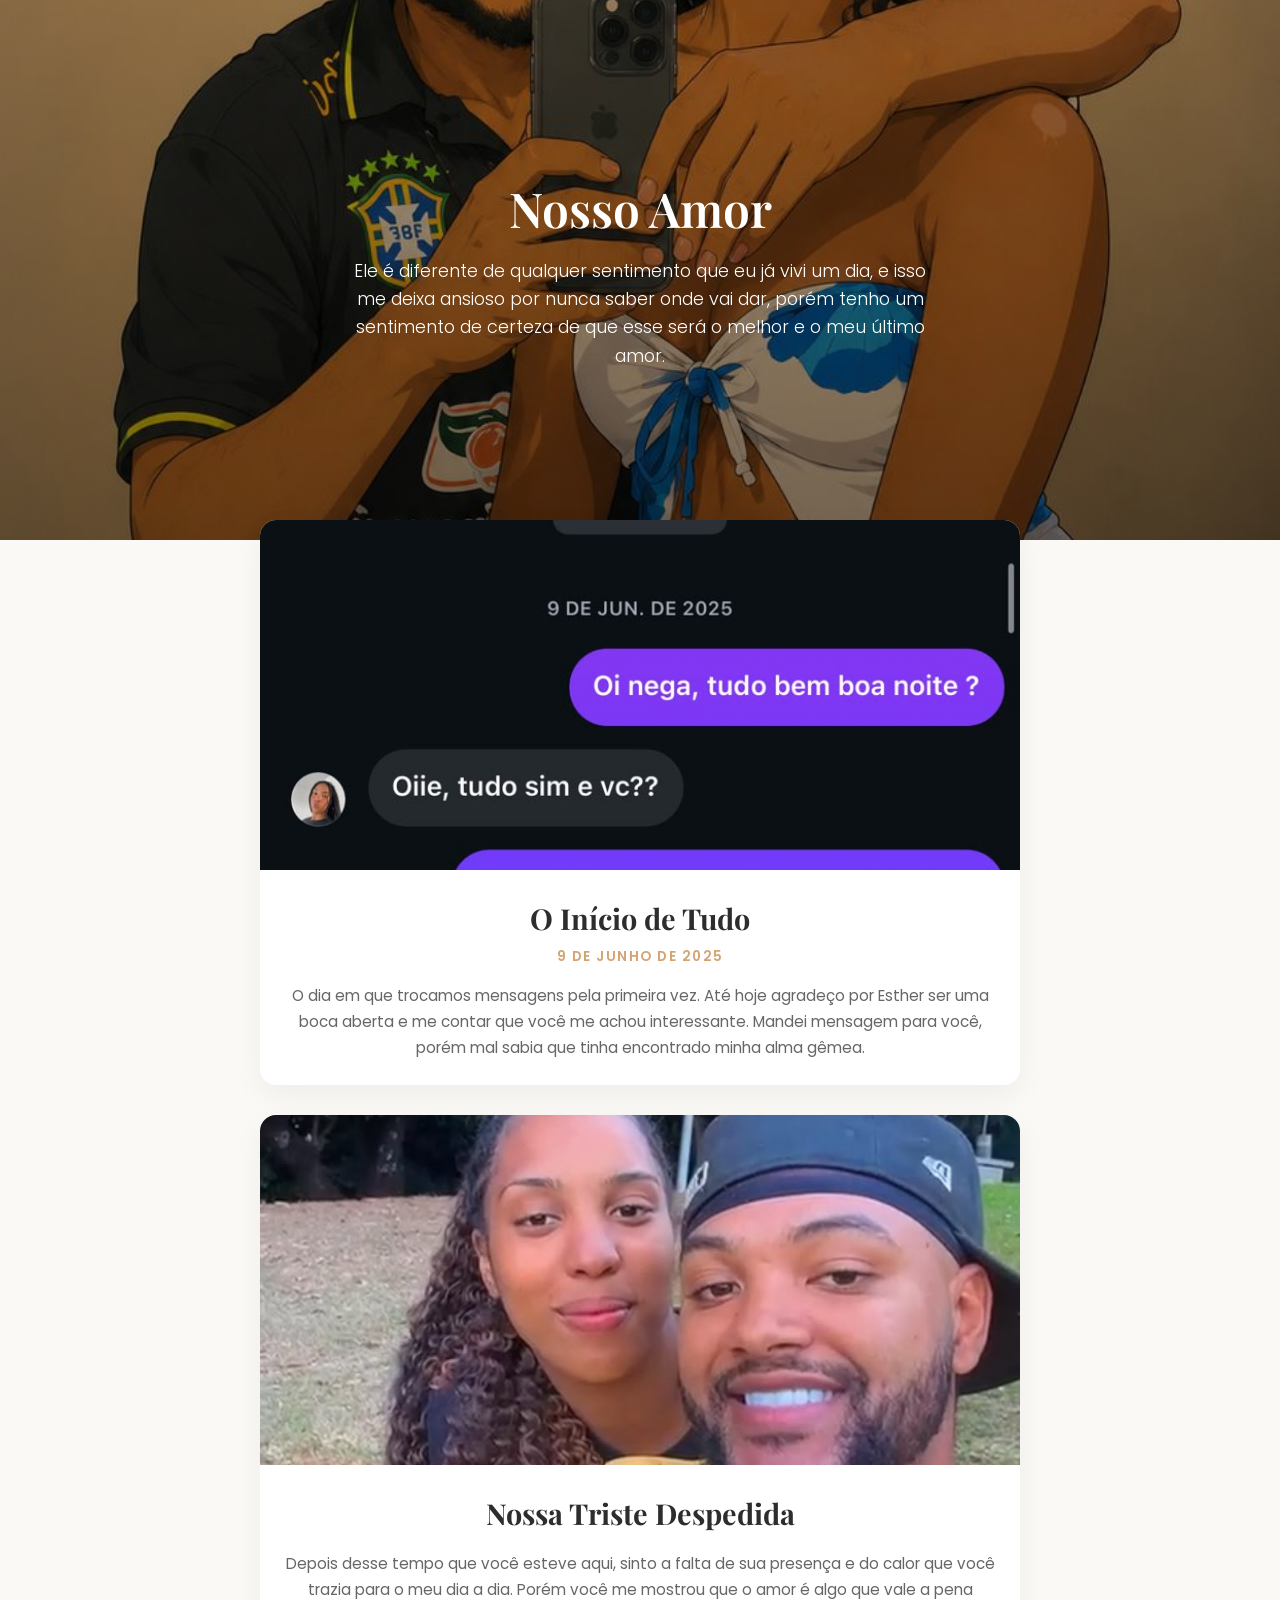
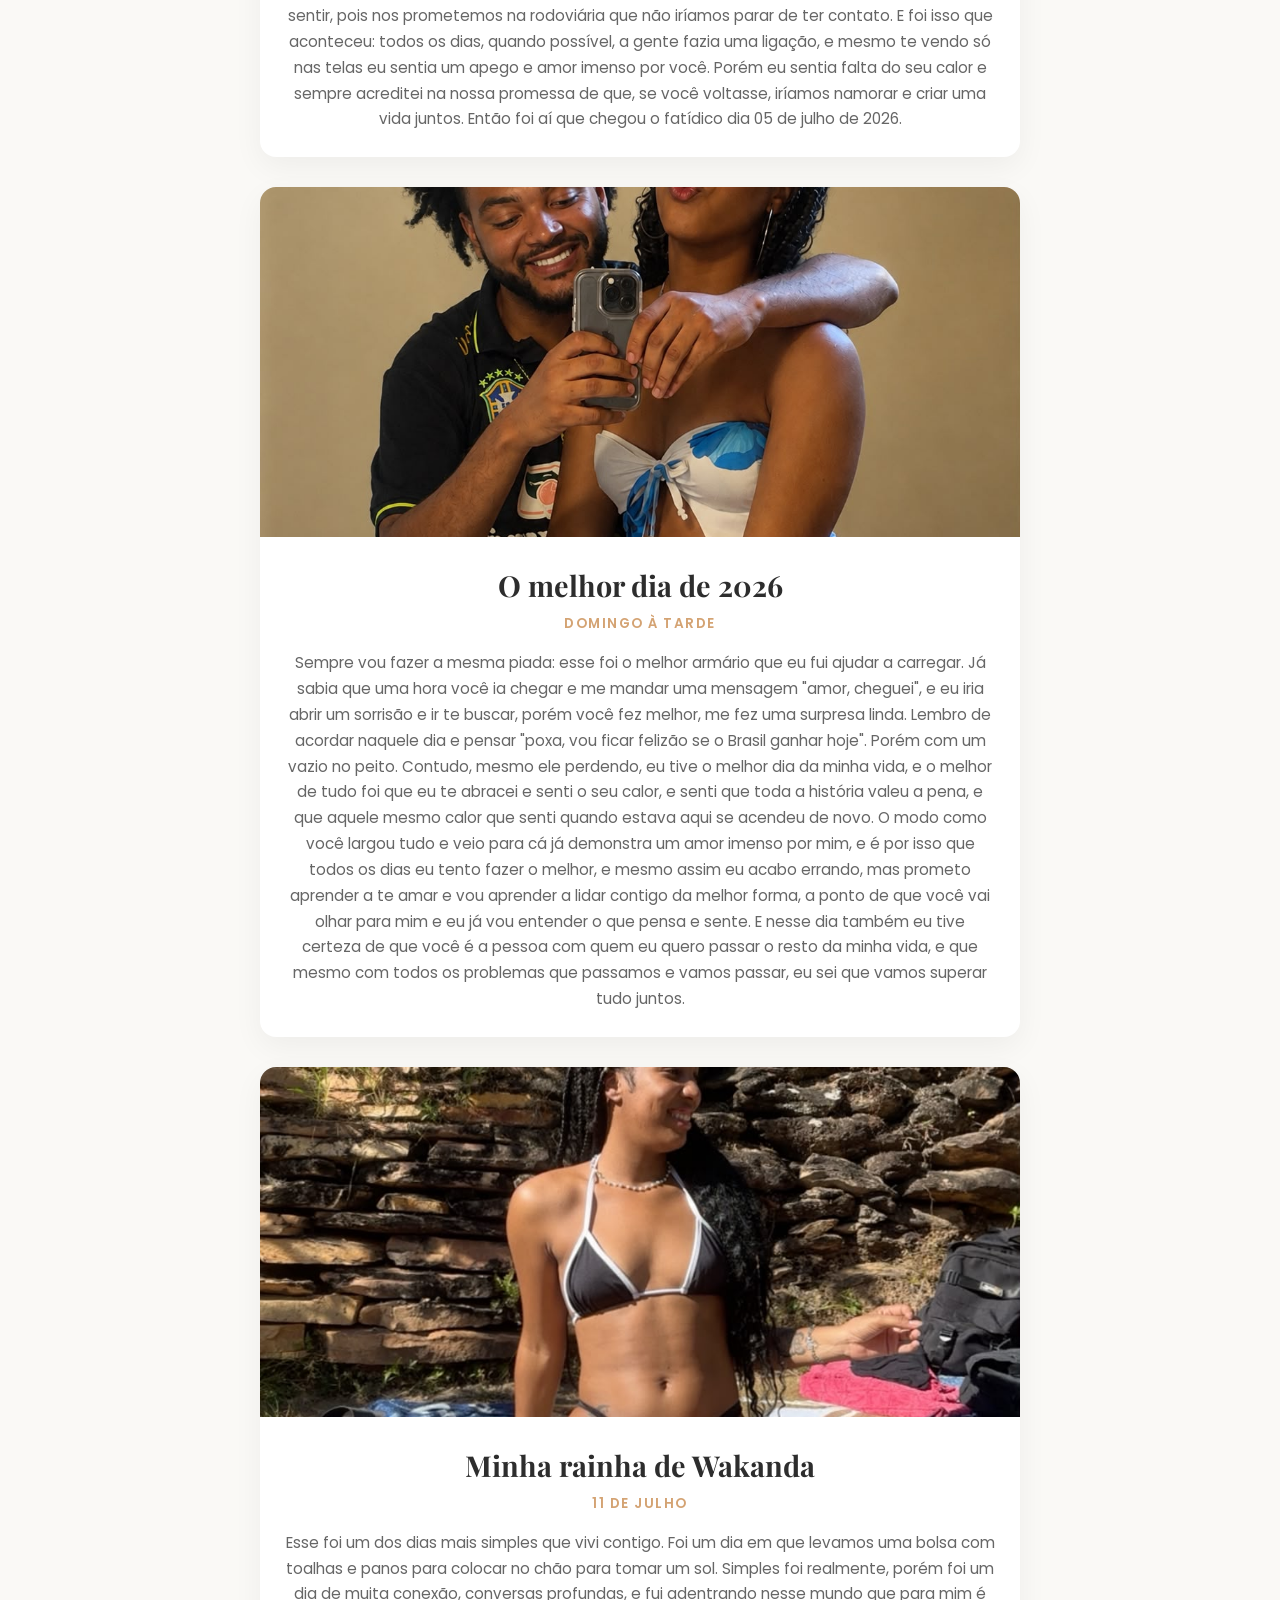
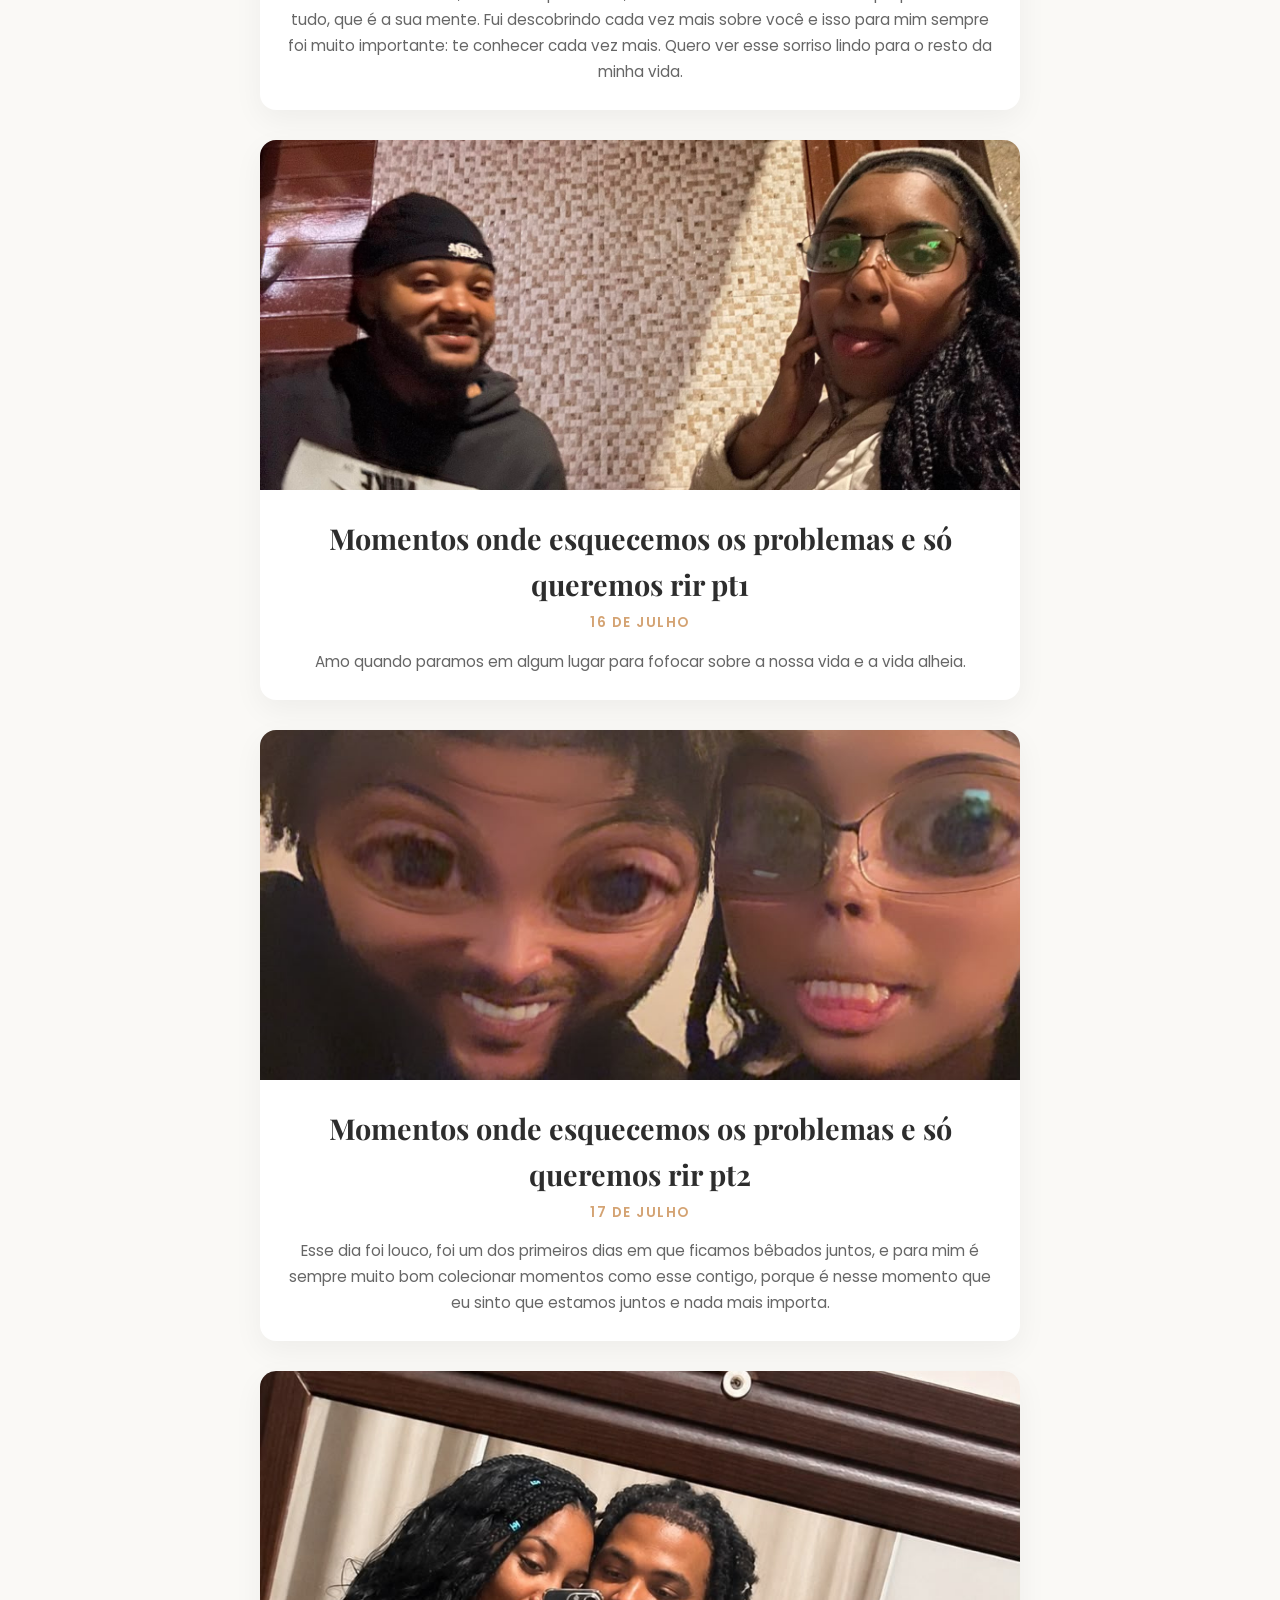
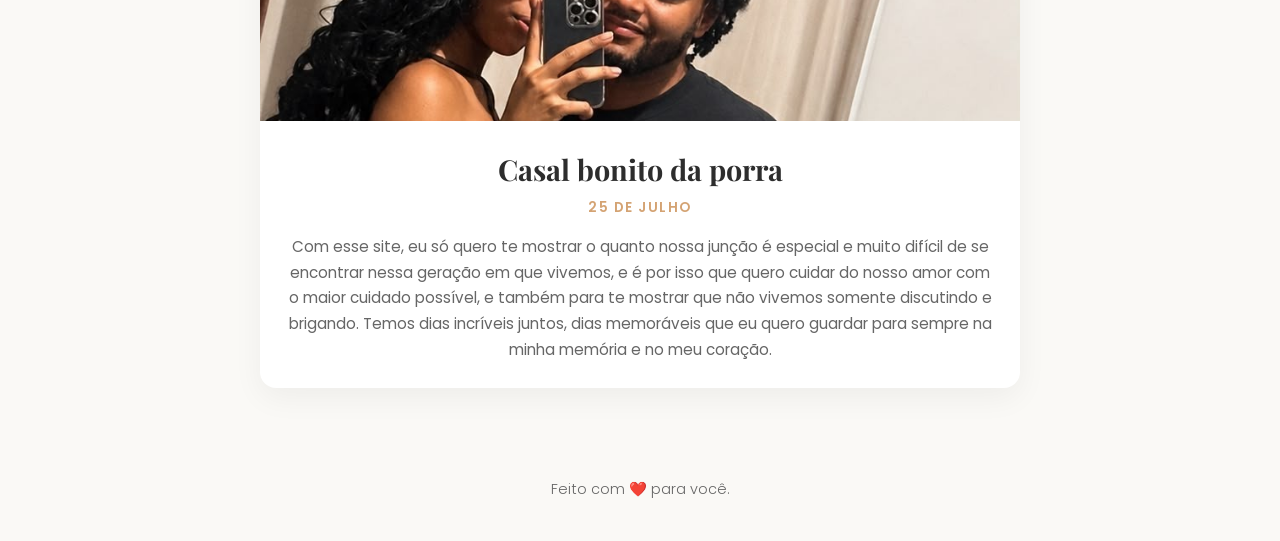
==== index.html @ aa426c45 "Add files via upload" ====
<!DOCTYPE html>
<html lang="pt-BR">
<head>
    <meta charset="UTF-8">
    <meta name="viewport" content="width=device-width, initial-scale=1.0">
    <title>Nossa História</title>
    <link rel="stylesheet" href="style.css">
    <!-- Google Fonts para uma tipografia elegante -->
    <link href="https://fonts.googleapis.com/css2?family=Poppins:wght@300;400;600&family=Playfair+Display:ital,wght@0,600;1,400&display=swap" rel="stylesheet">
</head>
<body>

    <!-- Cabeçalho / Capa -->
    <header class="hero">
        <div class="hero-content">
            <h1>Nosso Amor</h1>
            <p>Ele é diferente de qualquer sentimento que eu já vivi um dia, e isso me deixa ansioso por nunca saber onde vai dar, porém tenho um sentimento de certeza de que esse será o melhor e o meu último amor.</p>
        </div>
    </header>

    <!-- Seção de Galeria de Memórias -->
    <main class="gallery-container">
        
        <!-- Item 1 -->
        <article class="memory-card">
            <div class="image-wrapper">
                <!-- Substitua o link da imagem pela sua foto -->
                <img src="Primeira troca de mensagem.jpeg" alt="Nossa primeira conversa">
            </div>
            <div class="text-content">
                <h2>O Início de Tudo</h2>
                <span class="date">9 de junho de 2025</span>
                <p>O dia em que trocamos mensagens pela primeira vez. Até hoje agradeço por Esther ser uma boca aberta e me contar que você me achou interessante. Mandei mensagem para você, porém mal sabia que tinha encontrado minha alma gêmea.</p>
            </div>
        </article>

        <!-- Item 2 -->
        <article class="memory-card">
            <div class="image-wrapper">
                <img src="foto da despedida .jpeg" alt="Dia que vc foi embora">
            </div>
            <div class="text-content">
                <h2>Nossa Triste Despedida</h2>
                <span class="date"></span>
                <p>Depois desse tempo que você esteve aqui, sinto a falta de sua presença e do calor que você trazia para o meu dia a dia. 
                    Porém você me mostrou que o amor é algo que vale a pena sentir, 
                    pois nos prometemos na rodoviária que não iríamos parar de ter contato. E foi isso que aconteceu: todos os dias, quando possível, 
                    a gente fazia uma ligação, e mesmo te vendo só nas telas eu sentia um apego e amor imenso por você. Porém eu sentia falta do seu calor e 
                    sempre acreditei na nossa promessa de que, se você voltasse, iríamos namorar e criar uma vida juntos. 
                    Então foi aí que chegou o fatídico dia 05 de julho de 2026.</p>
            </div>
        </article>

        <!-- Item 3 -->
        <article class="memory-card">
            <div class="image-wrapper">
                <img src="foto da chegada .jpeg" alt="Foto da chegada">
            </div>
            <div class="text-content">
                <h2>O melhor dia de 2026</h2>
                <span class="date">Domingo à tarde</span>
                <p>Sempre vou fazer a mesma piada: esse foi o melhor armário que eu fui ajudar a carregar. Já sabia que uma hora você ia chegar e me mandar uma mensagem "amor, cheguei", e eu iria abrir um sorrisão e ir te buscar, porém você fez melhor, me fez uma surpresa linda. Lembro de acordar naquele dia e pensar "poxa, vou ficar felizão se o Brasil ganhar hoje". Porém com um vazio no peito. Contudo, mesmo ele perdendo, eu tive o melhor dia da minha vida, e o melhor de tudo foi que eu te abracei e senti o seu calor, e senti que toda a história valeu a pena, e que aquele mesmo calor que senti quando estava aqui se acendeu de novo. O modo como você largou tudo e veio para cá já demonstra um amor imenso por mim, e é por isso que todos os dias eu tento fazer o melhor, e mesmo assim eu acabo errando, mas prometo aprender a te amar e vou aprender a lidar contigo da melhor forma, a ponto de que você vai olhar para mim e eu já vou entender o que pensa e sente. E nesse dia também eu tive certeza de que você é a pessoa com quem eu quero passar o resto da minha vida, e que mesmo com todos os problemas que passamos e vamos passar, eu sei que vamos superar tudo juntos.</p>
            </div>
        </article>

        <!-- Item 4 -->
        <article class="memory-card">
            <div class="image-wrapper">
                <img src="foto da deusa.jpeg" alt="Dia que vc foi embora">
            </div>
            <div class="text-content">
                <h2>Minha rainha de Wakanda </h2>
                <span class="date">11 de julho</span>
                <p>Esse foi um dos dias mais simples que vivi contigo. Foi um dia em que levamos uma bolsa com toalhas e panos para colocar no chão para tomar um sol. Simples foi realmente, porém foi um dia de muita conexão, conversas profundas, e fui adentrando nesse mundo que para mim é tudo, que é a sua mente. Fui descobrindo cada vez mais sobre você e isso para mim sempre foi muito importante: te conhecer cada vez mais. Quero ver esse sorriso lindo para o resto da minha vida.</p>
            </div>
        </article>

        <!-- Item 5 -->
        <article class="memory-card">
            <div class="image-wrapper">
                <img src="bobos3.jpeg" alt="Dia que vc foi embora">
            </div>
            <div class="text-content">
                <h2>Momentos onde esquecemos os problemas e só queremos rir pt1 </h2>
                <span class="date">16 de julho</span>
                <p>Amo quando paramos em algum lugar para fofocar sobre a nossa vida e a vida alheia.</p>
            </div>
        </article>

        <!-- Item 6 -->
        <article class="memory-card">
            <div class="image-wrapper">
                <img src="bobos1.jpeg" alt="Dia que vc foi embora">
            </div>
            <div class="text-content">
                <h2>Momentos onde esquecemos os problemas e só queremos rir pt2</h2>
                <span class="date">17 de julho</span>
                <p>Esse dia foi louco, foi um dos primeiros dias em que ficamos bêbados juntos, e para mim é sempre muito bom colecionar momentos como esse contigo, porque é nesse momento que eu sinto que estamos juntos e nada mais importa.</p>
            </div>
        </article>

        <!-- Item 7 -->
        <article class="memory-card">
            <div class="image-wrapper">
                <img src="casal bonito da porra.jpeg" alt="Dia que vc foi embora">
            </div>
            <div class="text-content">
                <h2>Casal bonito da porra</h2>
                <span class="date">25 de julho</span>
                <p>Com esse site, eu só quero te mostrar o quanto nossa junção é especial e muito difícil de se encontrar nessa geração em que vivemos, e é por isso que quero cuidar do nosso amor com o maior cuidado possível, e também para te mostrar que não vivemos somente discutindo e brigando. Temos dias incríveis juntos, dias memoráveis que eu quero guardar para sempre na minha memória e no meu coração.</p>
            </div>
        </article>
    </main> <!-- Fechamento da main corrigido para englobar todas as fotos -->

    <!-- Rodapé -->
    <footer>
        <p>Feito com ❤️ para você.</p>
    </footer>

</body>
</html>
---- style.css ----
/* Variáveis e Configurações Globais */
:root {
    --bg-color: #faf9f6;
    --card-bg: #ffffff;
    --text-main: #2d2d2d;
    --text-muted: #666666;
    --accent-color: #d4a373;
    --font-heading: 'Playfair Display', serif;
    --font-body: 'Poppins', sans-serif;
}

* {
    margin: 0;
    padding: 0;
    box-sizing: border-box;
}

body {
    background-color: var(--bg-color);
    color: var(--text-main);
    font-family: var(--font-body);
    line-height: 1.6;
    -webkit-font-smoothing: antialiased;
}

/* Cabeçalho / Hero */
.hero {
    height: 60vh;
    background: linear-gradient(rgba(0,0,0,0.3), rgba(0,0,0,0.5)), url('WhatsApp\ Image\ 2026-07-27\ at\ 18.19.32.jpeg') center/cover no-repeat;
    display: flex;
    align-items: center;
    justify-content: center;
    text-align: center;
    color: #fff;
    padding: 0 20px;
}

.hero-content h1 {
    font-family: var(--font-heading);
    font-size: 3rem;
    margin-bottom: 10px;
    font-weight: 600;
}

.hero-content p {
    font-size: 1.1rem;
    font-weight: 300;
    max-width: 600px;
}

/* Container Principal da Galeria */
.gallery-container {
    max-width: 800px;
    margin: -40px auto 0; /* Sobrepõe levemente o hero em telas maiores */
    padding: 20px;
    position: relative;
    z-index: 2;
}

/* Cartões de Memória */
.memory-card {
    background: var(--card-bg);
    border-radius: 16px;
    overflow: hidden;
    box-shadow: 0 10px 30px rgba(0, 0, 0, 0.05);
    margin-bottom: 30px;
    transition: transform 0.3s ease;
}

.memory-card:hover {
    transform: translateY(-4px);
}

/* Imagens */
.image-wrapper {
    width: 100%;
    height: 350px;
    overflow: hidden;
}

.image-wrapper img {
    width: 100%;
    height: 100%;
    object-fit: cover;
    transition: transform 0.5s ease;
}

.memory-card:hover .image-wrapper img {
    transform: scale(1.03);
}

/* Conteúdo de Texto */
.text-content {
    padding: 25px;
    text-align: center;
}

.text-content h2 {
    font-family: var(--font-heading);
    font-size: 1.8rem;
    color: var(--text-main);
    margin-bottom: 5px;
}

.date {
    display: block;
    font-size: 0.85rem;
    text-transform: uppercase;
    letter-spacing: 1.5px;
    color: var(--accent-color);
    margin-bottom: 15px;
    font-weight: 600;
}

.text-content p {
    color: var(--text-muted);
    font-size: 0.95rem;
    line-height: 1.7;
}

/* Rodapé */
footer {
    text-align: center;
    padding: 40px 20px;
    color: var(--text-muted);
    font-size: 0.9rem;
    font-weight: 300;
}

/* Responsividade Avançada para Celulares Pequenos */
@media (max-width: 480px) {
    .hero-content h1 {
        font-size: 2.3rem;
    }
    
    .image-wrapper {
        height: 280px;
    }
    
    .text-content {
        padding: 20px;
    }
    
    .text-content h2 {
        font-size: 1.5rem;
    }
}
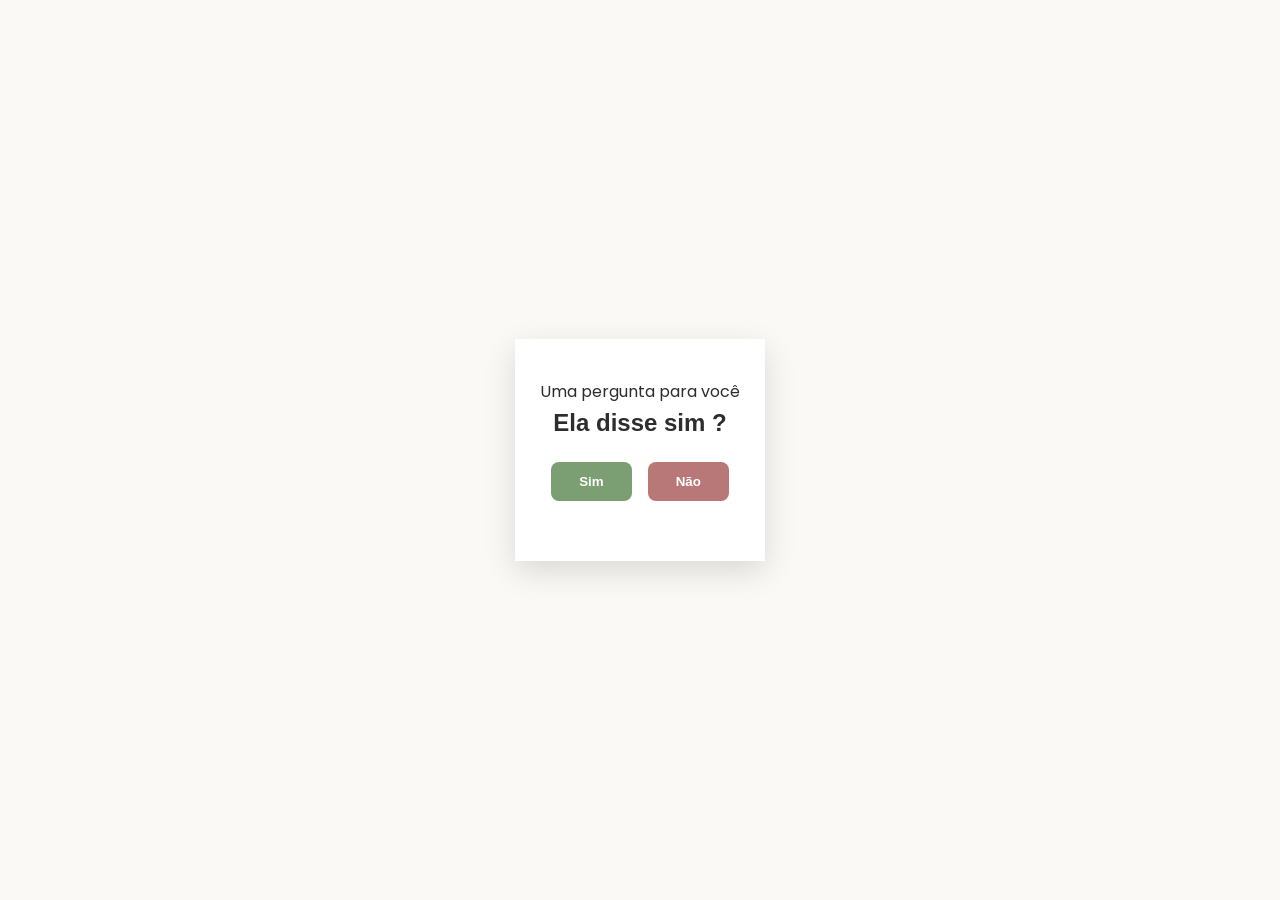
==== commit 8f332abe: "Add files via upload Versao nova do site com banco de dados" ====
--- a/index.html
+++ b/index.html
@@ -9,113 +9,39 @@
     <link href="https://fonts.googleapis.com/css2?family=Poppins:wght@300;400;600&family=Playfair+Display:ital,wght@0,600;1,400&display=swap" rel="stylesheet">
 </head>
 <body>
+   
+    <main class="question-screen">
+        <section class="question-card">
+            <p>Uma pergunta para você</p>
+            <h1>Ela disse sim ?</h1>
 
+            <button id="sim">Sim</button>
+            <button id="nao">Não</button>
+            <p id="mensagem"></p>
+        </section>
+        <script>
+            document.querySelector('#sim').addEventListener('click', () => {
+    localStorage.setItem('inicioDoNossoAmor',
+        new Date().toISOString()
+    );
+    window.location.href= 'tempo-juntos.html';
+});
+
+document.querySelector('#nao').addEventListener('click', () => {
+        document.querySelector('#mensagem').textContent =
+            'Pense com carinho e tente novamente. ❤️';
+
+});
+        </script>
+    </main>
+
+<main class="page-content">
+    <h1>Tempo Juntos</h1>
+    <div class="contador"> 
+        </div>
+</main>
     <!-- Cabeçalho / Capa -->
-    <header class="hero">
-        <div class="hero-content">
-            <h1>Nosso Amor</h1>
-            <p>Ele é diferente de qualquer sentimento que eu já vivi um dia, e isso me deixa ansioso por nunca saber onde vai dar, porém tenho um sentimento de certeza de que esse será o melhor e o meu último amor.</p>
-        </div>
-    </header>
 
-    <!-- Seção de Galeria de Memórias -->
-    <main class="gallery-container">
-        
-        <!-- Item 1 -->
-        <article class="memory-card">
-            <div class="image-wrapper">
-                <!-- Substitua o link da imagem pela sua foto -->
-                <img src="Primeira troca de mensagem.jpeg" alt="Nossa primeira conversa">
-            </div>
-            <div class="text-content">
-                <h2>O Início de Tudo</h2>
-                <span class="date">9 de junho de 2025</span>
-                <p>O dia em que trocamos mensagens pela primeira vez. Até hoje agradeço por Esther ser uma boca aberta e me contar que você me achou interessante. Mandei mensagem para você, porém mal sabia que tinha encontrado minha alma gêmea.</p>
-            </div>
-        </article>
-
-        <!-- Item 2 -->
-        <article class="memory-card">
-            <div class="image-wrapper">
-                <img src="foto da despedida .jpeg" alt="Dia que vc foi embora">
-            </div>
-            <div class="text-content">
-                <h2>Nossa Triste Despedida</h2>
-                <span class="date"></span>
-                <p>Depois desse tempo que você esteve aqui, sinto a falta de sua presença e do calor que você trazia para o meu dia a dia. 
-                    Porém você me mostrou que o amor é algo que vale a pena sentir, 
-                    pois nos prometemos na rodoviária que não iríamos parar de ter contato. E foi isso que aconteceu: todos os dias, quando possível, 
-                    a gente fazia uma ligação, e mesmo te vendo só nas telas eu sentia um apego e amor imenso por você. Porém eu sentia falta do seu calor e 
-                    sempre acreditei na nossa promessa de que, se você voltasse, iríamos namorar e criar uma vida juntos. 
-                    Então foi aí que chegou o fatídico dia 05 de julho de 2026.</p>
-            </div>
-        </article>
-
-        <!-- Item 3 -->
-        <article class="memory-card">
-            <div class="image-wrapper">
-                <img src="foto da chegada .jpeg" alt="Foto da chegada">
-            </div>
-            <div class="text-content">
-                <h2>O melhor dia de 2026</h2>
-                <span class="date">Domingo à tarde</span>
-                <p>Sempre vou fazer a mesma piada: esse foi o melhor armário que eu fui ajudar a carregar. Já sabia que uma hora você ia chegar e me mandar uma mensagem "amor, cheguei", e eu iria abrir um sorrisão e ir te buscar, porém você fez melhor, me fez uma surpresa linda. Lembro de acordar naquele dia e pensar "poxa, vou ficar felizão se o Brasil ganhar hoje". Porém com um vazio no peito. Contudo, mesmo ele perdendo, eu tive o melhor dia da minha vida, e o melhor de tudo foi que eu te abracei e senti o seu calor, e senti que toda a história valeu a pena, e que aquele mesmo calor que senti quando estava aqui se acendeu de novo. O modo como você largou tudo e veio para cá já demonstra um amor imenso por mim, e é por isso que todos os dias eu tento fazer o melhor, e mesmo assim eu acabo errando, mas prometo aprender a te amar e vou aprender a lidar contigo da melhor forma, a ponto de que você vai olhar para mim e eu já vou entender o que pensa e sente. E nesse dia também eu tive certeza de que você é a pessoa com quem eu quero passar o resto da minha vida, e que mesmo com todos os problemas que passamos e vamos passar, eu sei que vamos superar tudo juntos.</p>
-            </div>
-        </article>
-
-        <!-- Item 4 -->
-        <article class="memory-card">
-            <div class="image-wrapper">
-                <img src="foto da deusa.jpeg" alt="Dia que vc foi embora">
-            </div>
-            <div class="text-content">
-                <h2>Minha rainha de Wakanda </h2>
-                <span class="date">11 de julho</span>
-                <p>Esse foi um dos dias mais simples que vivi contigo. Foi um dia em que levamos uma bolsa com toalhas e panos para colocar no chão para tomar um sol. Simples foi realmente, porém foi um dia de muita conexão, conversas profundas, e fui adentrando nesse mundo que para mim é tudo, que é a sua mente. Fui descobrindo cada vez mais sobre você e isso para mim sempre foi muito importante: te conhecer cada vez mais. Quero ver esse sorriso lindo para o resto da minha vida.</p>
-            </div>
-        </article>
-
-        <!-- Item 5 -->
-        <article class="memory-card">
-            <div class="image-wrapper">
-                <img src="bobos3.jpeg" alt="Dia que vc foi embora">
-            </div>
-            <div class="text-content">
-                <h2>Momentos onde esquecemos os problemas e só queremos rir pt1 </h2>
-                <span class="date">16 de julho</span>
-                <p>Amo quando paramos em algum lugar para fofocar sobre a nossa vida e a vida alheia.</p>
-            </div>
-        </article>
-
-        <!-- Item 6 -->
-        <article class="memory-card">
-            <div class="image-wrapper">
-                <img src="bobos1.jpeg" alt="Dia que vc foi embora">
-            </div>
-            <div class="text-content">
-                <h2>Momentos onde esquecemos os problemas e só queremos rir pt2</h2>
-                <span class="date">17 de julho</span>
-                <p>Esse dia foi louco, foi um dos primeiros dias em que ficamos bêbados juntos, e para mim é sempre muito bom colecionar momentos como esse contigo, porque é nesse momento que eu sinto que estamos juntos e nada mais importa.</p>
-            </div>
-        </article>
-
-        <!-- Item 7 -->
-        <article class="memory-card">
-            <div class="image-wrapper">
-                <img src="casal bonito da porra.jpeg" alt="Dia que vc foi embora">
-            </div>
-            <div class="text-content">
-                <h2>Casal bonito da porra</h2>
-                <span class="date">25 de julho</span>
-                <p>Com esse site, eu só quero te mostrar o quanto nossa junção é especial e muito difícil de se encontrar nessa geração em que vivemos, e é por isso que quero cuidar do nosso amor com o maior cuidado possível, e também para te mostrar que não vivemos somente discutindo e brigando. Temos dias incríveis juntos, dias memoráveis que eu quero guardar para sempre na minha memória e no meu coração.</p>
-            </div>
-        </article>
-    </main> <!-- Fechamento da main corrigido para englobar todas as fotos -->
-
-    <!-- Rodapé -->
-    <footer>
-        <p>Feito com ❤️ para você.</p>
-    </footer>
 
 </body>
 </html>
--- a/style.css
+++ b/style.css
@@ -21,6 +21,73 @@
     font-family: var(--font-body);
     line-height: 1.6;
     -webkit-font-smoothing: antialiased;
+}
+/* Tela de confirmacao exibida quando o QR CODE e escaneado */
+
+.question-screen {
+    position: fixed;
+    inset: 0;
+    z-index: 9999;
+    display:grid;
+    place-items: center;
+    background:#faf9f6
+}
+
+.question-card {
+    padding: 40px 25px;
+    text-align: center;
+    background:white;
+    border: radius 16px;
+    box-shadow: 0 10px 30px #0002;
+}
+.question-card button {
+    margin: 20px 6px;
+    padding: 12px 28px;
+    border: 0;
+    border-radius: 8px;
+    color: white;
+    cursor:pointer;
+    font-weight: bold;
+}
+
+#sim{
+    background: #7b9e72;
+}
+
+#nao{
+    background: #b87878;
+}
+
+.page-content {
+  max-width: 800px;
+  margin: 40px auto;
+  padding: 40px 20px;
+  text-align: center;
+}
+
+.contador {
+    display: grid;
+    grid-template-columns: repeat(4, 1fr);
+    gap: 12px;
+    gap: 6px;
+}
+
+.contador strong {
+    display: block;
+    padding: 14px 4px;
+    border: 1px solid #d4a373;
+    border-radius: 8px #d4a373 ;
+    font-size: 1.4rem;
+    
+}
+
+.nova-foto{
+    display:block;
+    width: 100%;
+    max-width: 400px;
+    margin: 20px auto;
+    border-radius: 16px;
+    object-fit: cover;
 }
 
 /* Cabeçalho / Hero */
@@ -48,6 +115,156 @@
     max-width: 600px;
 }
 
+/* Menu de navegação */
+.menu {
+    position: relative;
+    z-index: 3;
+    display: flex;
+    justify-content: center;
+    gap: 24px;
+    padding: 18px 20px;
+    background: var(--card-bg);
+    box-shadow: 0 4px 12px rgba(0, 0, 0, 0.08);
+}
+
+.menu a {
+    color: var(--text-main);
+    text-decoration: none;
+    font-weight: 600;
+}
+
+.menu a:hover {
+    color: var(--accent-color);
+}
+
+.page-content {
+    max-width: 800px;
+    margin: 40px auto;
+    padding: 40px 20px;
+    text-align: center;
+    background: var(--card-bg);
+    border-radius: 16px;
+    box-shadow: 0 10px 30px rgba(0, 0, 0, 0.05);
+}
+
+.page-content h1 {
+    margin-bottom: 12px;
+    font-family: var(--font-heading);
+    color: var(--text-main);
+}
+
+.counter {
+    display: grid;
+    grid-template-columns: repeat(4, 1fr);
+    gap: 12px;
+    margin: 32px 0;
+}
+
+.counter-unit {
+    padding: 18px 8px;
+    border: 1px solid rgba(212, 163, 115, 0.35);
+    border-radius: 8px;
+}
+
+.counter-unit strong,
+.counter-unit span {
+    display: block;
+}
+
+.counter-unit strong {
+    color: var(--accent-color);
+    font-family: var(--font-heading);
+    font-size: 2rem;
+}
+
+.counter-unit span {
+    color: var(--text-muted);
+    font-size: 0.8rem;
+}
+
+.back-link {
+    color: var(--text-main);
+    font-weight: 600;
+    text-decoration: none;
+}
+
+.back-link:hover {
+    color: var(--accent-color);
+}
+
+/* Página da playlist */
+.playlist-page {
+    max-width: 900px;
+    margin: 50px auto;
+    padding: 20px;
+}
+
+.playlist-card {
+    display: grid;
+    grid-template-columns: minmax(260px, 360px) 1fr;
+    align-items: center;
+    gap: 42px;
+    padding: 30px;
+    background: var(--card-bg);
+    border-radius: 16px;
+    box-shadow: 0 10px 30px rgba(0, 0, 0, 0.08);
+}
+
+.playlist-cover-wrapper {
+    aspect-ratio: 1;
+    overflow: hidden;
+    border-radius: 12px;
+    background: #eee5dc;
+}
+
+.playlist-cover {
+    width: 100%;
+    height: 100%;
+    display: block;
+    object-fit: cover;
+}
+
+.playlist-content {
+    text-align: left;
+}
+
+.playlist-label {
+    margin-bottom: 10px;
+    color: var(--accent-color);
+    font-size: 0.8rem;
+    font-weight: 600;
+    letter-spacing: 1.5px;
+    text-transform: uppercase;
+}
+
+.playlist-content h1 {
+    margin-bottom: 16px;
+    font-family: var(--font-heading);
+    font-size: 2.6rem;
+}
+
+.playlist-description {
+    max-width: 440px;
+    margin-bottom: 28px;
+    color: var(--text-muted);
+}
+
+.spotify-button {
+    display: inline-block;
+    padding: 13px 22px;
+    border-radius: 8px;
+    background: #1db954;
+    color: #fff;
+    font-weight: 600;
+    text-decoration: none;
+    transition: transform 0.2s ease, background 0.2s ease;
+}
+
+.spotify-button:hover {
+    transform: translateY(-2px);
+    background: #168d40;
+}
+
 /* Container Principal da Galeria */
 .gallery-container {
     max-width: 800px;
@@ -129,8 +346,25 @@
 
 /* Responsividade Avançada para Celulares Pequenos */
 @media (max-width: 480px) {
+    .menu {
+        flex-wrap: wrap;
+        gap: 12px 18px;
+    }
+
     .hero-content h1 {
         font-size: 2.3rem;
+    }
+
+    .question-card h1 {
+        font-size: 2rem;
+    }
+
+    .counter {
+        gap: 6px;
+    }
+
+    .counter-unit strong {
+        font-size: 1.5rem;
     }
     
     .image-wrapper {
@@ -144,4 +378,289 @@
     .text-content h2 {
         font-size: 1.5rem;
     }
+
+    .playlist-page {
+        margin: 24px auto;
+        padding: 15px;
+    }
+
+    .playlist-card {
+        grid-template-columns: 1fr;
+        gap: 28px;
+        padding: 20px;
+    }
+
+    .playlist-content {
+        text-align: center;
+    }
+
+    .playlist-content h1 {
+        font-size: 2rem;
+    }
+
+    .playlist-description {
+        margin-right: auto;
+        margin-left: auto;
+    }
+
+}
+
+.adicionarnovasfotos{
+    display: flex;
+    justify-content: flex-end;
+    padding: 16px 20px;
+    background: var(--bg-color);
+}
+
+.adicionarnovasfotos button{
+    padding: 12px 18px;
+    border:none;
+    border-radius:8px;
+    background-color: var(--accent-color);
+    color:white;
+    cursor:pointer;
+    font-family:var(--font-body);
+    font-weight: 600;
+    transition: background-color 0.3s ease,  transform 0.2s ease;
+}
+
+.adicionarnovasfotos button:hover {
+    background-color: #b98250;
+    transform: translateY(-2px);
+}
+
+.modal {
+    position: fixed;
+    inset: 0;
+    z-index: 20;
+    display: none;
+    place-items: center;
+    padding: 20px;
+    background: rgba(45, 45, 45, 0.55);
+}
+
+.modal-open {
+    display: grid;
+}
+
+.modal-content {
+    position: relative;
+    width: min(100%, 520px);
+    max-height: 90vh;
+    overflow-y: auto;
+    padding: 32px 26px;
+    background: var(--card-bg);
+    border-radius: 16px;
+    box-shadow: 0 18px 45px rgba(45, 45, 45, 0.2);
+}
+
+.modal-content h2 {
+    margin-bottom: 22px;
+    font-family: var(--font-heading);
+    text-align: center;
+}
+
+.modal-close {
+    position: absolute;
+    top: 10px;
+    right: 14px;
+    border: 0;
+    background: transparent;
+    color: var(--text-muted);
+    cursor: pointer;
+    font-size: 1.8rem;
+    line-height: 1;
+}
+
+#formMemoria label {
+    display: block;
+    margin: 14px 0 6px;
+    font-size: 0.9rem;
+    font-weight: 600;
+}
+
+#formMemoria input[type="text"],
+#formMemoria input[type="file"],
+#formMemoria textarea {
+    width: 100%;
+    padding: 11px 12px;
+    border: 1px solid rgba(212, 163, 115, 0.55);
+    border-radius: 8px;
+    color: var(--text-main);
+    font: inherit;
+}
+
+#formMemoria textarea {
+    resize: vertical;
+}
+
+.modal-submit {
+    width: 100%;
+    margin-top: 24px;
+    padding: 12px;
+    border: 0;
+    border-radius: 8px;
+    background: var(--accent-color);
+    color: #fff;
+    cursor: pointer;
+    font: inherit;
+    font-weight: 600;
+}
+
+.modal-submit:hover {
+    background: #b98250;
+}
+
+@media (max-width: 480px) {
+    .hero {
+        height: 58vh;
+        min-height: 420px;
+    }
+
+    .hero-content {
+        padding: 0 8px;
+    }
+
+    .hero-content p {
+        font-size: 0.95rem;
+        line-height: 1.55;
+    }
+
+    .menu {
+        padding: 15px 12px;
+    }
+
+    .adicionarnovasfotos {
+        justify-content: center;
+        padding: 14px 16px;
+    }
+
+    .adicionarnovasfotos button {
+        width: min(100%, 260px);
+    }
+
+    .gallery-container {
+        margin: 0 auto;
+        padding: 12px;
+    }
+}
+
+
+@media (max-width: 480px) {
+    .adicionarnovasfotos {
+        justify-content: center;
+    }
+}
+
+#campoFoto::file-selector-button {
+    padding: 10px 18px;
+    margin-right: 12px;
+    border: none;
+    border-radius: 8px;
+    background-color: var(--accent-color);
+    color: white;
+    cursor: pointer;
+    font-family: var(--font-body);
+    font-weight: 600;
+    transition: background-color 0.3s ease;
+}
+
+#campoFoto::file-selector-button:hover {
+    background-color: #b98250;
+}
+
+#campoFoto {
+    color: var(--text-muted);
+    font-family: var(--font-body);
+}
+
+.botao-foto {
+    padding: 12px 22px;
+    border: none;
+    border-radius: 8px;
+    background-color: var(--accent-color);
+    color: white;
+    cursor: pointer;
+    font-family: var(--font-body);
+    font-weight: 600;
+}
+
+.botao-foto:hover {
+    background-color: #b98250;
+}
+
+
+.modal {
+    display: none;
+}
+
+.modal-aberto {
+    position: fixed;
+    inset: 0;
+    z-index: 20;
+    display: grid;
+    place-items: center;
+    padding: 20px;
+    background: rgba(0, 0, 0, 0.55);
+}
+
+.modal-content {
+    position: relative;
+    width: min(100%, 520px);
+    max-height: 90vh;
+    overflow-y: auto;
+    padding: 30px 25px;
+    background: white;
+    border-radius: 16px;
+    box-shadow: 0 15px 40px rgba(0, 0, 0, 0.2);
+}
+
+.modal-content h2 {
+    margin-bottom: 20px;
+    font-family: var(--font-heading);
+    text-align: center;
+}
+
+#fecharModal {
+    position: absolute;
+    top: 10px;
+    right: 15px;
+    border: none;
+    background: transparent;
+    color: var(--text-muted);
+    cursor: pointer;
+    font-size: 1.5rem;
+}
+
+#formMemoria label {
+    display: block;
+    margin-top: 14px;
+    margin-bottom: 6px;
+    font-weight: 600;
+}
+
+#formMemoria input,
+#formMemoria textarea {
+    width: 100%;
+    padding: 10px;
+    border: 1px solid var(--accent-color);
+    border-radius: 8px;
+    font: inherit;
+}
+
+#formMemoria textarea {
+    resize: vertical;
+}
+
+#formMemoria button[type="submit"] {
+    width: 100%;
+    margin-top: 22px;
+    padding: 12px;
+    border: none;
+    border-radius: 8px;
+    background: var(--accent-color);
+    color: white;
+    cursor: pointer;
+    font: inherit;
+    font-weight: 600;
 }
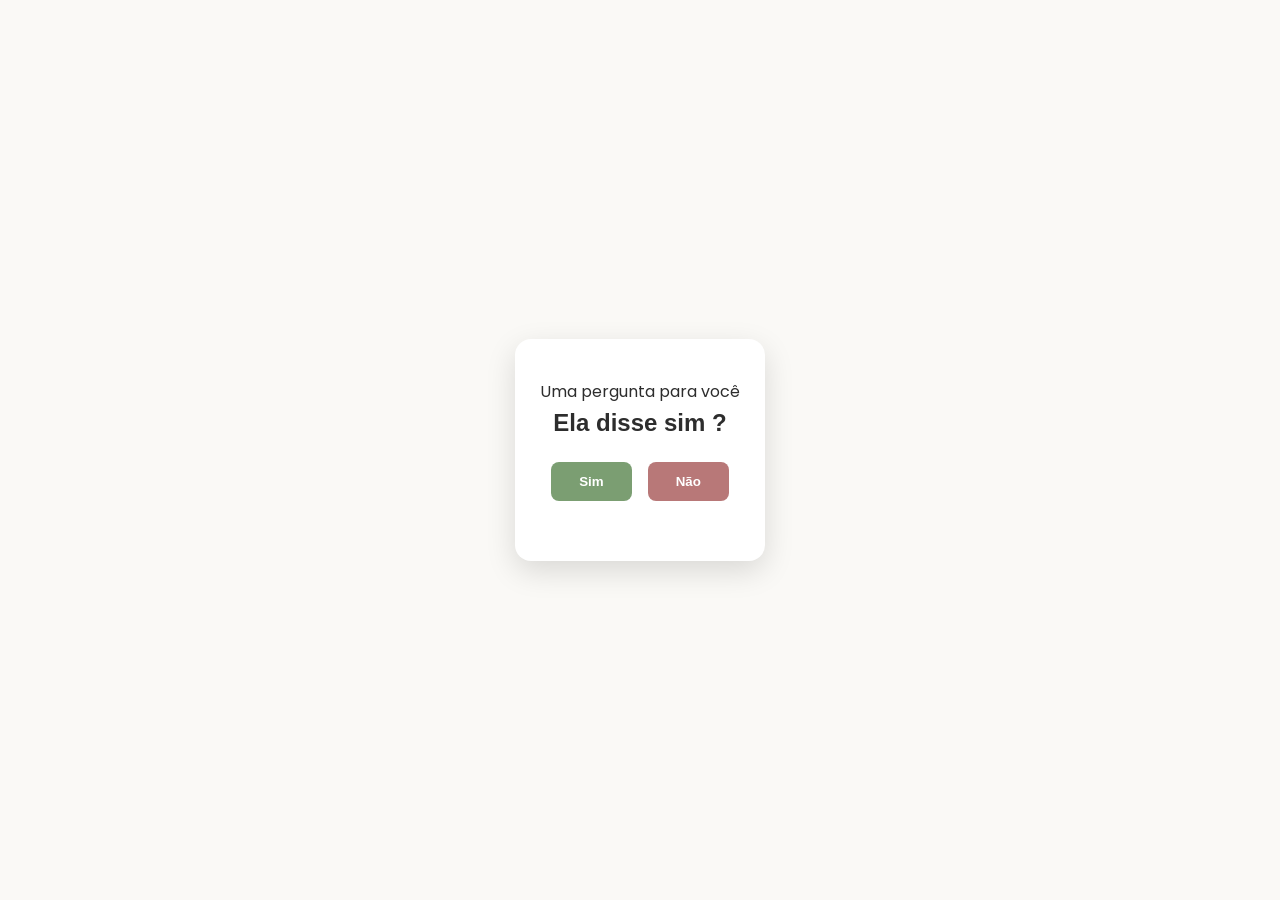
==== commit 4f337861: "Alterei a senha" ====
--- a/index.html
+++ b/index.html
@@ -15,25 +15,30 @@
             <p>Uma pergunta para você</p>
             <h1>Ela disse sim ?</h1>
 
-            <button id="sim">Sim</button>
-            <button id="nao">Não</button>
+            <button id="sim" type="button">Sim</button>
+            <button id="nao" type="button">Não</button>
             <p id="mensagem"></p>
         </section>
-        <script>
-            document.querySelector('#sim').addEventListener('click', () => {
-    localStorage.setItem('inicioDoNossoAmor',
-        new Date().toISOString()
-    );
-    window.location.href= 'tempo-juntos.html';
-});
+    </main>
 
-document.querySelector('#nao').addEventListener('click', () => {
-        document.querySelector('#mensagem').textContent =
-            'Pense com carinho e tente novamente. ❤️';
+    <main class="senha-screen" id="senhaScreen">
+        <section class="senha-card">
+            <h1>Agora falta ultima coisa</h1>
+            <p>Digite a senha para acessar o site</p>
+            <input 
+            id="campoSenha"
+            type="password"
+            placeholder="Digite a senha">
 
-});
-        </script>
+            <button id="botaoSenha" type="button">
+                Continuar
+            </button>
+
+            <p id="mensagemSenha"></p>
+        </section>
     </main>
+
+    
 
 <main class="page-content">
     <h1>Tempo Juntos</h1>
@@ -42,6 +47,45 @@
 </main>
     <!-- Cabeçalho / Capa -->
 
+    <script>
+        const telaPergunta = document.querySelector('.question-screen');
+        const telaSenha = document.querySelector('.senha-screen');
+        const botaoSim = document.querySelector('#sim');
+        const botaoNao = document.querySelector('#nao');
+        const botaoSenha = document.querySelector('#botaoSenha');
+        const campoSenha = document.querySelector('#campoSenha');
+        const mensagem = document.querySelector('#mensagem');
+        const mensagemSenha = document.querySelector('#mensagemSenha');
+
+        botaoSim.addEventListener('click', () => {
+            telaPergunta.style.display = 'none';
+            telaSenha.classList.add('visivel');
+            campoSenha.focus();
+        });
+
+        botaoNao.addEventListener('click', () => {
+            mensagem.textContent = 'Pense com carinho e tente novamente. ❤️';
+        });
+
+        botaoSenha.addEventListener('click', () => {
+            const senhaCorreta = '14092026';
+
+            if (campoSenha.value === senhaCorreta) {
+                localStorage.setItem(
+                    'inicioDoNossoAmor',
+                    new Date().toISOString()
+                );
+
+                window.location.href = 'tempo-juntos.html';
+                return;
+            }
+
+            mensagemSenha.textContent = 'Senha incorreta. Tente novamente.';
+            campoSenha.value = '';
+            campoSenha.focus();
+        });
+    </script>
+
 
 </body>
-</html>+</html>
--- a/style.css
+++ b/style.css
@@ -37,7 +37,7 @@
     padding: 40px 25px;
     text-align: center;
     background:white;
-    border: radius 16px;
+    border-radius: 16px;
     box-shadow: 0 10px 30px #0002;
 }
 .question-card button {
@@ -663,4 +663,60 @@
     cursor: pointer;
     font: inherit;
     font-weight: 600;
-}+}
+
+
+.senha-screen {
+    position: fixed;
+    inset: 0;
+    z-index: 8;
+    display: none;
+    place-items: center;
+    padding: 20px;
+    background: #faf9f6;
+}
+
+.senha-screen.visivel {
+    display: grid;
+}
+
+.senha-card {
+    width: min(100%, 420px);
+    padding: 40px 25px;
+    text-align: center;
+    background: white;
+    border-radius: 16px;
+    box-shadow: 0 10px 30px #0002;
+}
+
+.senha-card h1 {
+    margin-bottom: 12px;
+    font-family: var(--font-heading);
+}
+
+.senha-card input {
+    width: 100%;
+    margin-top: 20px;
+    padding: 12px;
+    border: 1px solid var(--accent-color);
+    border-radius: 8px;
+    font: inherit;
+}
+
+.senha-card button {
+    margin-top: 16px;
+    padding: 12px 24px;
+    border: none;
+    border-radius: 8px;
+    background: var(--accent-color);
+    color: white;
+    cursor: pointer;
+    font: inherit;
+    font-weight: 600;
+}
+
+#mensagemSenha {
+    min-height: 24px;
+    margin-top: 15px;
+    color: #b87878;
+}
